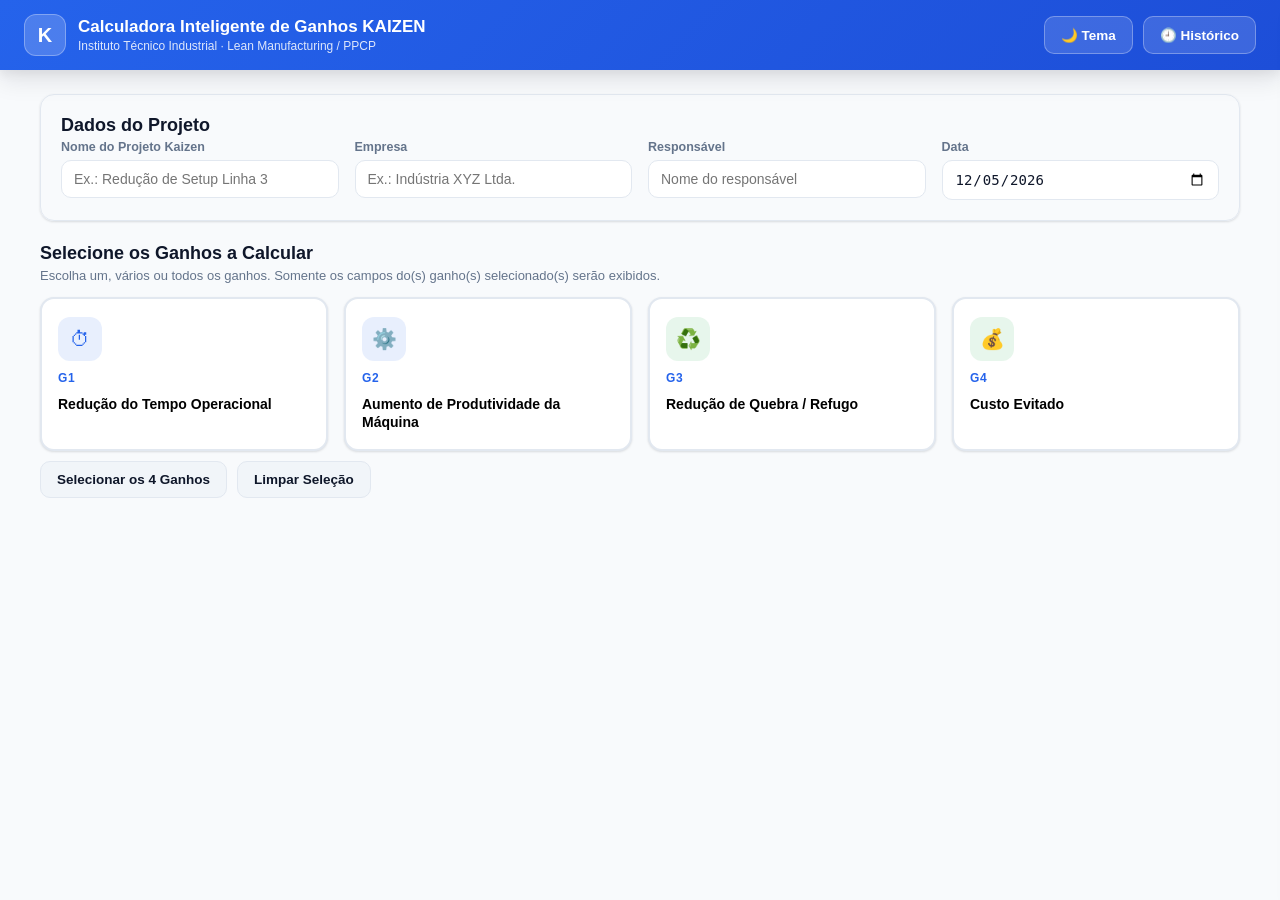
==== kaizen-calculator/index.html @ 35959107 "feat: add KAIZEN gains calculator web app Standalone calculator for G1-G4 Kaizen gains based on the " ====
<!DOCTYPE html>
<html lang="pt-BR">
<head>
<meta charset="UTF-8">
<meta name="viewport" content="width=device-width, initial-scale=1.0">
<title>Calculadora Inteligente de Ganhos KAIZEN</title>
<link rel="stylesheet" href="css/style.css">
</head>
<body>
<div class="app" id="app">

  <!-- HEADER -->
  <header class="topbar">
    <div class="topbar-brand">
      <span class="brand-mark">K</span>
      <div class="brand-text">
        <h1>Calculadora Inteligente de Ganhos KAIZEN</h1>
        <p>Instituto Técnico Industrial &middot; Lean Manufacturing / PPCP</p>
      </div>
    </div>
    <div class="topbar-actions">
      <button id="themeToggle" class="btn btn-ghost" title="Alternar tema claro/escuro">🌙 Tema</button>
      <button id="historyToggle" class="btn btn-ghost">🕘 Histórico</button>
    </div>
  </header>

  <main class="container">

    <!-- PROJECT INFO -->
    <section class="card panel">
      <h2 class="panel-title">Dados do Projeto</h2>
      <div class="grid grid-4">
        <div class="field">
          <label for="projName">Nome do Projeto Kaizen</label>
          <input type="text" id="projName" placeholder="Ex.: Redução de Setup Linha 3">
        </div>
        <div class="field">
          <label for="projCompany">Empresa</label>
          <input type="text" id="projCompany" placeholder="Ex.: Indústria XYZ Ltda.">
        </div>
        <div class="field">
          <label for="projResponsible">Responsável</label>
          <input type="text" id="projResponsible" placeholder="Nome do responsável">
        </div>
        <div class="field">
          <label for="projDate">Data</label>
          <input type="date" id="projDate">
        </div>
      </div>
    </section>

    <!-- GAIN SELECTOR CARDS -->
    <section class="panel">
      <h2 class="panel-title">Selecione os Ganhos a Calcular</h2>
      <p class="panel-sub">Escolha um, vários ou todos os ganhos. Somente os campos do(s) ganho(s) selecionado(s) serão exibidos.</p>
      <div class="grid grid-4 gain-cards" id="gainCards">
        <button class="gain-card" data-gain="g1" type="button">
          <span class="gain-icon" style="background:#2563EB1a;color:#2563EB">⏱</span>
          <span class="gain-code">G1</span>
          <span class="gain-name">Redução do Tempo Operacional</span>
        </button>
        <button class="gain-card" data-gain="g2" type="button">
          <span class="gain-icon" style="background:#2563EB1a;color:#2563EB">⚙️</span>
          <span class="gain-code">G2</span>
          <span class="gain-name">Aumento de Produtividade da Máquina</span>
        </button>
        <button class="gain-card" data-gain="g3" type="button">
          <span class="gain-icon" style="background:#16A34A1a;color:#16A34A">♻️</span>
          <span class="gain-code">G3</span>
          <span class="gain-name">Redução de Quebra / Refugo</span>
        </button>
        <button class="gain-card" data-gain="g4" type="button">
          <span class="gain-icon" style="background:#16A34A1a;color:#16A34A">💰</span>
          <span class="gain-code">G4</span>
          <span class="gain-name">Custo Evitado</span>
        </button>
      </div>
      <div class="gain-quick-actions">
        <button class="btn btn-secondary" id="selectAllGains">Selecionar os 4 Ganhos</button>
        <button class="btn btn-secondary" id="clearSelection">Limpar Seleção</button>
      </div>
    </section>

    <!-- FORMS -->
    <section id="formsWrap"></section>

    <!-- ACTION BAR -->
    <section class="actionbar" id="actionbar" style="display:none">
      <button class="btn btn-primary" id="calcBtn">Calcular Resultados</button>
      <button class="btn btn-outline" id="clearBtn">Limpar</button>
      <button class="btn btn-outline" id="saveBtn">💾 Salvar Projeto</button>
      <button class="btn btn-outline" id="exportPdfBtn">📄 Exportar PDF</button>
      <button class="btn btn-outline" id="exportXlsBtn">📊 Exportar Excel</button>
      <button class="btn btn-outline" id="printBtn">🖨️ Imprimir</button>
    </section>

    <!-- DASHBOARD -->
    <section id="dashboard" class="dashboard" style="display:none">

      <h2 class="panel-title">Painel Executivo de Resultados</h2>

      <div class="grid grid-4 kpi-row" id="kpiRow"></div>

      <div class="grid grid-3 total-row">
        <div class="card total-card">
          <span class="total-label">Ganho Anual Total do Projeto</span>
          <span class="total-value" id="totalAnual">R$ 0,00</span>
          <span class="total-sub">G1 + G2 + G3 + G4</span>
        </div>
        <div class="card total-card">
          <span class="total-label">Ganho Médio Mensal</span>
          <span class="total-value" id="totalMensal">R$ 0,00</span>
          <span class="total-sub">Ganho Anual Total ÷ 12</span>
        </div>
        <div class="card total-card" id="roiCard">
          <span class="total-label">ROI / Payback</span>
          <span class="total-value" id="roiValue">—</span>
          <span class="total-sub" id="paybackValue">Informe G4 para calcular</span>
        </div>
      </div>

      <div class="grid grid-2 charts-row">
        <div class="card chart-card">
          <h3>Participação por Ganho</h3>
          <canvas id="pieChart" height="260"></canvas>
        </div>
        <div class="card chart-card">
          <h3>Comparativo Anual entre Ganhos</h3>
          <canvas id="barChart" height="260"></canvas>
        </div>
      </div>

      <!-- EXECUTIVE REPORT -->
      <div class="card report" id="reportArea">
        <div class="report-header">
          <h2>Relatório Executivo Kaizen</h2>
          <div class="report-meta" id="reportMeta"></div>
        </div>

        <div class="report-section">
          <h3>Ganhos Selecionados</h3>
          <p id="reportGainsSelected"></p>
        </div>

        <div class="report-section" id="reportMemory"></div>

        <div class="report-section">
          <h3>Resultado Consolidado</h3>
          <table class="report-table" id="reportTotalsTable"></table>
        </div>

        <div class="report-section">
          <h3>Conclusão Executiva</h3>
          <p id="reportConclusion"></p>
        </div>
      </div>

    </section>

  </main>

  <!-- HISTORY PANEL -->
  <aside class="history-panel" id="historyPanel">
    <div class="history-header">
      <h3>Histórico de Projetos</h3>
      <button class="btn btn-ghost" id="closeHistory">✕</button>
    </div>
    <div id="historyList" class="history-list"></div>
  </aside>
  <div class="overlay" id="overlay"></div>

</div>

<script src="js/vendor/chart.umd.js"></script>
<script src="js/vendor/xlsx.full.min.js"></script>
<script src="js/vendor/jspdf.umd.min.js"></script>
<script src="js/vendor/html2canvas.min.js"></script>
<script src="js/app.js"></script>
</body>
</html>
---- kaizen-calculator/css/style.css ----
/* ============ KAIZEN Calculator — Design tokens ============ */
:root {
  --blue: #2563EB;
  --blue-dark: #1D4ED8;
  --green: #16A34A;
  --green-dark: #15803D;
  --white: #FFFFFF;
  --gray-50: #F8FAFC;
  --gray-100: #F1F5F9;
  --gray-200: #E2E8F0;
  --gray-300: #CBD5E1;
  --gray-500: #64748B;
  --gray-700: #334155;
  --gray-900: #0F172A;
  --red: #DC2626;

  --bg: var(--gray-50);
  --surface: var(--white);
  --surface-alt: var(--gray-100);
  --text: var(--gray-900);
  --text-muted: var(--gray-500);
  --border: var(--gray-200);
  --shadow: 0 1px 3px rgba(15,23,42,.08), 0 1px 2px rgba(15,23,42,.06);
  --shadow-lg: 0 10px 25px rgba(15,23,42,.10), 0 4px 10px rgba(15,23,42,.06);
  --radius: 14px;
}

:root[data-theme="dark"] {
  --bg: #0B1220;
  --surface: #131B2E;
  --surface-alt: #1B2740;
  --text: #E7ECF5;
  --text-muted: #93A1BD;
  --border: #263454;
  --shadow: 0 1px 3px rgba(0,0,0,.4);
  --shadow-lg: 0 10px 25px rgba(0,0,0,.45);
}

@media (prefers-color-scheme: dark) {
  :root:not([data-theme="light"]) {
    --bg: #0B1220;
    --surface: #131B2E;
    --surface-alt: #1B2740;
    --text: #E7ECF5;
    --text-muted: #93A1BD;
    --border: #263454;
    --shadow: 0 1px 3px rgba(0,0,0,.4);
    --shadow-lg: 0 10px 25px rgba(0,0,0,.45);
  }
}

* { box-sizing: border-box; }
html, body { margin:0; padding:0; }
body {
  font-family: -apple-system, BlinkMacSystemFont, "Segoe UI", Roboto, Helvetica, Arial, sans-serif;
  background: var(--bg);
  color: var(--text);
  transition: background .2s ease, color .2s ease;
}

.container { max-width: 1240px; margin: 0 auto; padding: 24px 20px 80px; display:flex; flex-direction:column; gap: 22px; }

/* ---------- Topbar ---------- */
.topbar {
  display:flex; align-items:center; justify-content:space-between;
  padding: 14px 24px; background: linear-gradient(135deg, var(--blue), var(--blue-dark));
  color: #fff; box-shadow: var(--shadow-lg); position: sticky; top:0; z-index: 20;
}
.topbar-brand { display:flex; align-items:center; gap:12px; }
.brand-mark {
  width:42px; height:42px; border-radius:12px; background: rgba(255,255,255,.18);
  display:flex; align-items:center; justify-content:center; font-weight:800; font-size:20px;
  border: 1px solid rgba(255,255,255,.3);
}
.brand-text h1 { font-size: 17px; margin:0; font-weight:700; }
.brand-text p { margin:2px 0 0; font-size:12px; opacity:.85; }
.topbar-actions { display:flex; gap:10px; }

/* ---------- Buttons ---------- */
.btn {
  border:none; border-radius:10px; padding:10px 16px; font-size:13.5px; font-weight:600;
  cursor:pointer; display:inline-flex; align-items:center; gap:6px; transition: all .15s ease;
  white-space:nowrap;
}
.btn:active { transform: translateY(1px); }
.btn-primary { background: var(--blue); color:#fff; }
.btn-primary:hover { background: var(--blue-dark); }
.btn-secondary { background: var(--surface-alt); color: var(--text); border:1px solid var(--border); }
.btn-secondary:hover { background: var(--gray-200); }
.btn-outline { background: var(--surface); color: var(--text); border:1px solid var(--border); }
.btn-outline:hover { border-color: var(--blue); color: var(--blue); }
.btn-ghost { background: rgba(255,255,255,.14); color:#fff; border:1px solid rgba(255,255,255,.3); }
.btn-ghost:hover { background: rgba(255,255,255,.24); }
.btn-danger { background:#fff; color: var(--red); border:1px solid var(--red); }
.btn:disabled { opacity:.45; cursor:not-allowed; }

/* ---------- Cards / Panels ---------- */
.card {
  background: var(--surface); border:1px solid var(--border); border-radius: var(--radius);
  box-shadow: var(--shadow); padding: 20px;
}
.panel { background: transparent; }
.panel-title { font-size: 18px; font-weight:700; margin: 0 0 4px; }
.panel-sub { color: var(--text-muted); font-size: 13px; margin:0 0 14px; }

.grid { display:grid; gap: 16px; }
.grid-2 { grid-template-columns: repeat(2, 1fr); }
.grid-3 { grid-template-columns: repeat(3, 1fr); }
.grid-4 { grid-template-columns: repeat(4, 1fr); }
@media (max-width: 980px) { .grid-4 { grid-template-columns: repeat(2,1fr); } .grid-3 { grid-template-columns: repeat(2,1fr);} }
@media (max-width: 620px) { .grid-4, .grid-3, .grid-2 { grid-template-columns: 1fr; } }

.field { display:flex; flex-direction:column; gap:6px; }
.field label { font-size:12.5px; font-weight:600; color: var(--text-muted); }
.field input, .field select {
  border:1px solid var(--border); border-radius:10px; padding:10px 12px; font-size:14px;
  background: var(--surface); color: var(--text); outline:none; transition: border-color .15s;
}
.field input:focus { border-color: var(--blue); box-shadow: 0 0 0 3px rgba(37,99,235,.15); }
.field input.invalid { border-color: var(--red); }
.field .hint { font-size:11px; color: var(--text-muted); }
.field .error-msg { font-size:11.5px; color: var(--red); display:none; }
.field.has-error .error-msg { display:block; }

/* ---------- Gain selector cards ---------- */
.gain-cards { margin-bottom: 10px; }
.gain-card {
  background: var(--surface); border:2px solid var(--border); border-radius: var(--radius);
  padding: 18px 16px; display:flex; flex-direction:column; align-items:flex-start; gap:10px;
  cursor:pointer; text-align:left; box-shadow: var(--shadow); transition: all .15s ease;
}
.gain-card:hover { border-color: var(--blue); transform: translateY(-2px); }
.gain-card.selected { border-color: var(--blue); background: linear-gradient(180deg, rgba(37,99,235,.07), transparent); box-shadow: var(--shadow-lg); }
.gain-icon { width:44px; height:44px; border-radius:12px; display:flex; align-items:center; justify-content:center; font-size:20px; }
.gain-code { font-size:12px; font-weight:800; letter-spacing:.06em; color: var(--blue); }
.gain-name { font-size:14px; font-weight:600; line-height:1.3; }
.gain-quick-actions { display:flex; gap:10px; margin-top: 8px; }

/* ---------- Forms per gain ---------- */
.gain-form { margin-top: 18px; border-left: 4px solid var(--blue); }
.gain-form.g3 { border-left-color: var(--green); }
.gain-form.g4 { border-left-color: var(--green); }
.gain-form-header { display:flex; align-items:center; gap:10px; margin-bottom:16px; }
.gain-form-header .gain-icon { width:36px; height:36px; font-size:17px; }
.gain-form-header h3 { margin:0; font-size:16px; }
.gain-form-header p { margin:2px 0 0; font-size:12.5px; color:var(--text-muted); }
.gain-results { margin-top:16px; padding-top:16px; border-top:1px dashed var(--border); display:none; }
.gain-results.show { display:grid; }
.gain-results .mini-stat { background: var(--surface-alt); border-radius:10px; padding:10px 12px; }
.mini-stat .k { font-size:11px; color:var(--text-muted); display:block; }
.mini-stat .v { font-size:15px; font-weight:700; }

/* ---------- Action bar ---------- */
.actionbar {
  display:flex; flex-wrap:wrap; gap:10px; z-index: 15;
  background: var(--surface); border:1px solid var(--border); border-radius: var(--radius);
  padding: 14px; box-shadow: var(--shadow);
}

/* ---------- Dashboard ---------- */
.dashboard { display:flex; flex-direction:column; gap:18px; }
.kpi-row .card { display:flex; flex-direction:column; gap:6px; border-top: 4px solid var(--blue); }
.kpi-row .card.g3, .kpi-row .card.g4 { border-top-color: var(--green); }
.kpi-label { font-size:12px; color:var(--text-muted); font-weight:600; display:flex; align-items:center; gap:6px; }
.kpi-value { font-size:22px; font-weight:800; }
.kpi-sub { font-size:11.5px; color:var(--text-muted); }
.kpi-bar { height:6px; border-radius:4px; background:var(--surface-alt); overflow:hidden; margin-top:4px;}
.kpi-bar > span { display:block; height:100%; background: var(--blue); }

.total-row .total-card { align-items:flex-start; display:flex; flex-direction:column; gap:6px; background: linear-gradient(135deg, var(--surface), var(--surface-alt)); }
.total-label { font-size:12.5px; color:var(--text-muted); font-weight:600; }
.total-value { font-size:26px; font-weight:800; color: var(--blue); }
.total-sub { font-size:11.5px; color:var(--text-muted); }

.charts-row .chart-card h3 { margin:0 0 12px; font-size:14.5px; }

/* ---------- Report ---------- */
.report { line-height:1.55; }
.report-header { display:flex; justify-content:space-between; align-items:flex-start; border-bottom:2px solid var(--blue); padding-bottom:14px; margin-bottom:16px; flex-wrap:wrap; gap:10px;}
.report-header h2 { margin:0; font-size:20px; }
.report-meta { font-size:12.5px; color:var(--text-muted); text-align:right; }
.report-section { margin-bottom: 18px; }
.report-section h3 { font-size:14.5px; margin:0 0 8px; color: var(--blue); }
.report-table { width:100%; border-collapse: collapse; font-size:13.5px; }
.report-table th, .report-table td { text-align:left; padding:8px 10px; border-bottom:1px solid var(--border); }
.report-table th { color:var(--text-muted); font-weight:600; font-size:12px; }
.memory-block { background: var(--surface-alt); border-radius:10px; padding:12px 14px; margin-bottom:10px; }
.memory-block h4 { margin:0 0 6px; font-size:13.5px; }
.memory-block ol { margin:0; padding-left:18px; font-size:13px; color: var(--text-muted); }
.memory-block ol li { margin-bottom:3px; }
.memory-block .result-line { margin-top:8px; font-weight:700; color: var(--text); }

/* ---------- History panel ---------- */
.history-panel {
  position: fixed; top:0; right:-380px; width: 360px; height:100vh; background: var(--surface);
  border-left:1px solid var(--border); box-shadow: var(--shadow-lg); z-index:50; transition: right .25s ease;
  display:flex; flex-direction:column;
}
.history-panel.open { right:0; }
.history-header { display:flex; justify-content:space-between; align-items:center; padding:16px 18px; border-bottom:1px solid var(--border); }
.history-header h3 { margin:0; font-size:16px; }
.history-list { padding:14px 18px; overflow-y:auto; display:flex; flex-direction:column; gap:10px; }
.history-item { border:1px solid var(--border); border-radius:10px; padding:12px; }
.history-item .hi-name { font-weight:700; font-size:14px; }
.history-item .hi-meta { font-size:11.5px; color:var(--text-muted); margin:3px 0 8px; }
.history-item .hi-actions { display:flex; gap:8px; }
.history-item .hi-actions .btn { padding:6px 10px; font-size:12px; }
.history-empty { color:var(--text-muted); font-size:13px; text-align:center; padding: 30px 0; }

.overlay { position:fixed; inset:0; background:rgba(15,23,42,.35); z-index:40; display:none; }
.overlay.show { display:block; }

/* ---------- Utility ---------- */
.badge { display:inline-block; padding:2px 8px; border-radius:999px; font-size:11px; font-weight:700; }
.badge-blue { background:#DBEAFE; color:#1E40AF; }
.badge-green { background:#DCFCE7; color:#166534; }

:root[data-theme="dark"] .badge-blue { background:#1E3A8A55; color:#93C5FD; }
:root[data-theme="dark"] .badge-green { background:#14532D55; color:#86EFAC; }

/* ---------- Print ---------- */
@media print {
  .topbar, .actionbar, #formsWrap, .panel:has(.gain-cards), .history-panel, .overlay, .charts-row, .kpi-row, .total-row { display:none !important; }
  body { background:#fff; color:#000; }
  .container { padding:0; max-width:100%; }
  .report { box-shadow:none; border:none; }
  #dashboard { display:block !important; }
}
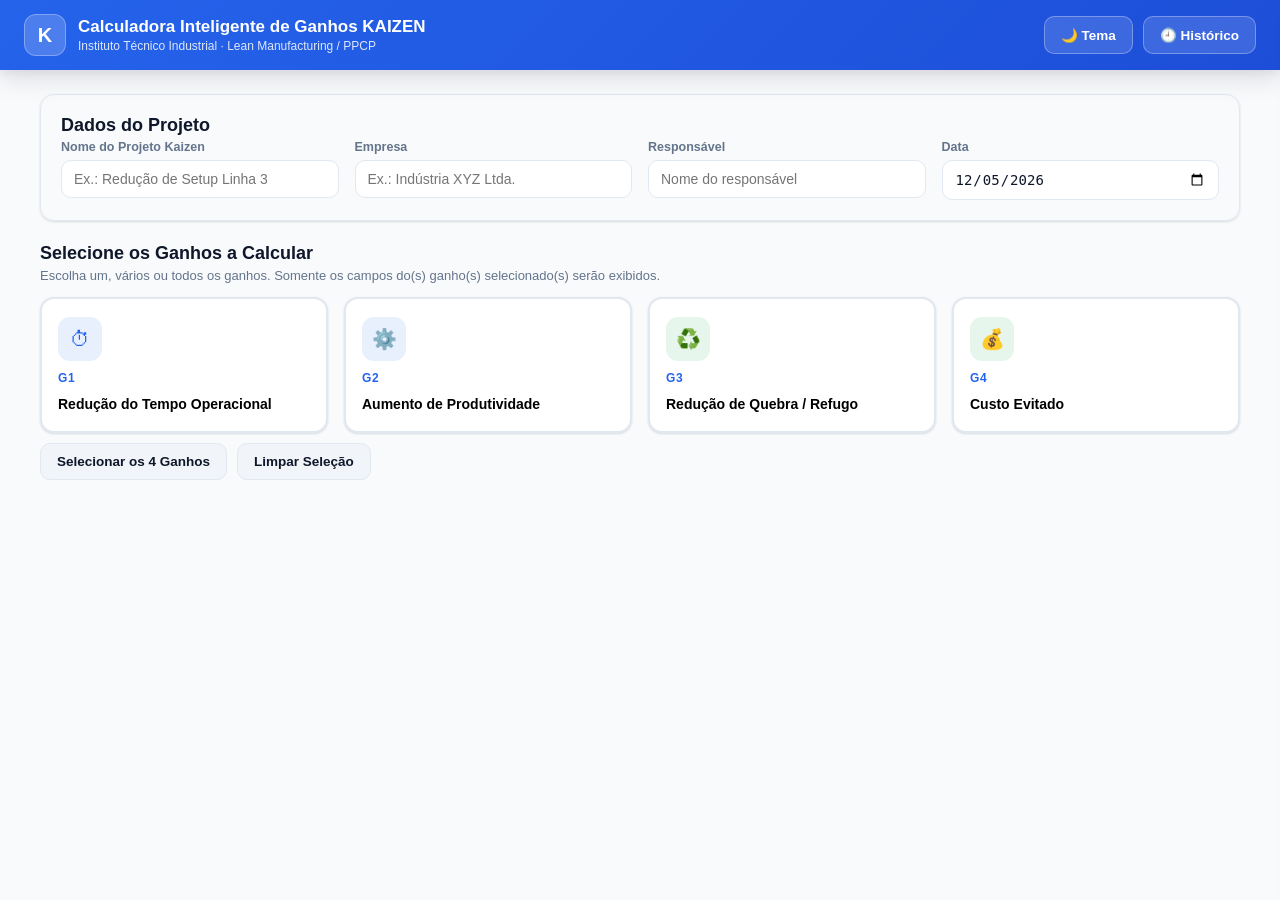
==== commit 3fe1be02: "feat: rework G1 frequency fields and add G2 cost type selector G1: replace the single "frequencia me" ====
--- a/kaizen-calculator/index.html
+++ b/kaizen-calculator/index.html
@@ -62,7 +62,7 @@
         <button class="gain-card" data-gain="g2" type="button">
           <span class="gain-icon" style="background:#2563EB1a;color:#2563EB">⚙️</span>
           <span class="gain-code">G2</span>
-          <span class="gain-name">Aumento de Produtividade da Máquina</span>
+          <span class="gain-name">Aumento de Produtividade</span>
         </button>
         <button class="gain-card" data-gain="g3" type="button">
           <span class="gain-icon" style="background:#16A34A1a;color:#16A34A">♻️</span>
--- a/kaizen-calculator/css/style.css
+++ b/kaizen-calculator/css/style.css
@@ -122,6 +122,16 @@
 .field .error-msg { font-size:11.5px; color: var(--red); display:none; }
 .field.has-error .error-msg { display:block; }
 
+.field-radio { gap:10px; }
+.radio-group { display:flex; flex-wrap:wrap; gap:10px; }
+.radio-option {
+  display:flex; align-items:center; gap:9px; border:1.5px solid var(--border); border-radius:10px;
+  padding:11px 16px; cursor:pointer; font-size:13.5px; background: var(--surface-alt); transition: all .15s ease;
+}
+.radio-option:hover { border-color: var(--blue); }
+.radio-option:has(input:checked) { border-color: var(--blue); background: rgba(37,99,235,.08); font-weight:600; }
+.radio-option input[type="radio"] { accent-color: var(--blue); width:16px; height:16px; flex-shrink:0; }
+
 /* ---------- Gain selector cards ---------- */
 .gain-cards { margin-bottom: 10px; }
 .gain-card {
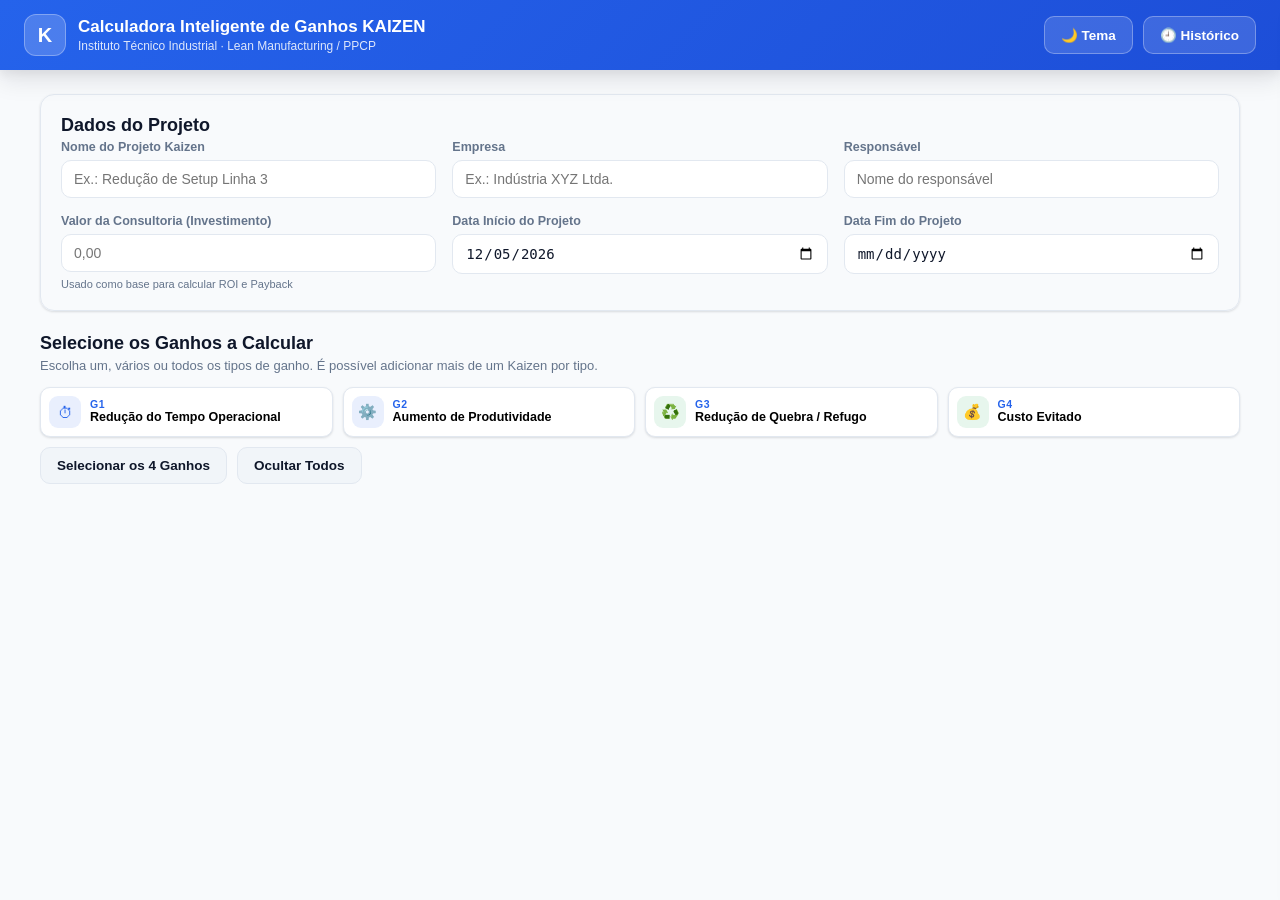
==== commit 75d1fd8c: "feat: multi-Kaizen instances per gain type, consulting-based payback, PDF charts Dados do Projeto: a" ====
--- a/kaizen-calculator/index.html
+++ b/kaizen-calculator/index.html
@@ -29,7 +29,7 @@
     <!-- PROJECT INFO -->
     <section class="card panel">
       <h2 class="panel-title">Dados do Projeto</h2>
-      <div class="grid grid-4">
+      <div class="grid grid-3">
         <div class="field">
           <label for="projName">Nome do Projeto Kaizen</label>
           <input type="text" id="projName" placeholder="Ex.: Redução de Setup Linha 3">
@@ -43,8 +43,17 @@
           <input type="text" id="projResponsible" placeholder="Nome do responsável">
         </div>
         <div class="field">
-          <label for="projDate">Data</label>
+          <label for="projConsulting">Valor da Consultoria (Investimento)</label>
+          <input type="text" inputmode="decimal" id="projConsulting" placeholder="0,00">
+          <span class="hint">Usado como base para calcular ROI e Payback</span>
+        </div>
+        <div class="field">
+          <label for="projDate">Data Início do Projeto</label>
           <input type="date" id="projDate">
+        </div>
+        <div class="field">
+          <label for="projEndDate">Data Fim do Projeto</label>
+          <input type="date" id="projEndDate">
         </div>
       </div>
     </section>
@@ -52,32 +61,44 @@
     <!-- GAIN SELECTOR CARDS -->
     <section class="panel">
       <h2 class="panel-title">Selecione os Ganhos a Calcular</h2>
-      <p class="panel-sub">Escolha um, vários ou todos os ganhos. Somente os campos do(s) ganho(s) selecionado(s) serão exibidos.</p>
-      <div class="grid grid-4 gain-cards" id="gainCards">
+      <p class="panel-sub">Escolha um, vários ou todos os tipos de ganho. É possível adicionar mais de um Kaizen por tipo.</p>
+      <div class="gain-cards" id="gainCards">
         <button class="gain-card" data-gain="g1" type="button">
           <span class="gain-icon" style="background:#2563EB1a;color:#2563EB">⏱</span>
-          <span class="gain-code">G1</span>
-          <span class="gain-name">Redução do Tempo Operacional</span>
+          <span class="gain-card-text">
+            <span class="gain-code">G1</span>
+            <span class="gain-name">Redução do Tempo Operacional</span>
+          </span>
+          <span class="gain-count-badge" data-count-for="g1"></span>
         </button>
         <button class="gain-card" data-gain="g2" type="button">
           <span class="gain-icon" style="background:#2563EB1a;color:#2563EB">⚙️</span>
-          <span class="gain-code">G2</span>
-          <span class="gain-name">Aumento de Produtividade</span>
+          <span class="gain-card-text">
+            <span class="gain-code">G2</span>
+            <span class="gain-name">Aumento de Produtividade</span>
+          </span>
+          <span class="gain-count-badge" data-count-for="g2"></span>
         </button>
         <button class="gain-card" data-gain="g3" type="button">
           <span class="gain-icon" style="background:#16A34A1a;color:#16A34A">♻️</span>
-          <span class="gain-code">G3</span>
-          <span class="gain-name">Redução de Quebra / Refugo</span>
+          <span class="gain-card-text">
+            <span class="gain-code">G3</span>
+            <span class="gain-name">Redução de Quebra / Refugo</span>
+          </span>
+          <span class="gain-count-badge" data-count-for="g3"></span>
         </button>
         <button class="gain-card" data-gain="g4" type="button">
           <span class="gain-icon" style="background:#16A34A1a;color:#16A34A">💰</span>
-          <span class="gain-code">G4</span>
-          <span class="gain-name">Custo Evitado</span>
+          <span class="gain-card-text">
+            <span class="gain-code">G4</span>
+            <span class="gain-name">Custo Evitado</span>
+          </span>
+          <span class="gain-count-badge" data-count-for="g4"></span>
         </button>
       </div>
       <div class="gain-quick-actions">
         <button class="btn btn-secondary" id="selectAllGains">Selecionar os 4 Ganhos</button>
-        <button class="btn btn-secondary" id="clearSelection">Limpar Seleção</button>
+        <button class="btn btn-secondary" id="clearSelection">Ocultar Todos</button>
       </div>
     </section>
 
@@ -115,7 +136,7 @@
         <div class="card total-card" id="roiCard">
           <span class="total-label">ROI / Payback</span>
           <span class="total-value" id="roiValue">—</span>
-          <span class="total-sub" id="paybackValue">Informe G4 para calcular</span>
+          <span class="total-sub" id="paybackValue">Informe o Valor da Consultoria para calcular</span>
         </div>
       </div>
 
@@ -142,11 +163,25 @@
           <p id="reportGainsSelected"></p>
         </div>
 
+        <div class="report-section">
+          <h3>Gráficos</h3>
+          <div class="report-charts-grid">
+            <div class="report-chart-box">
+              <h4>Participação por Ganho</h4>
+              <canvas id="reportPieChart" width="480" height="260"></canvas>
+            </div>
+            <div class="report-chart-box">
+              <h4>Comparativo Anual entre Ganhos</h4>
+              <canvas id="reportBarChart" width="480" height="260"></canvas>
+            </div>
+          </div>
+        </div>
+
         <div class="report-section" id="reportMemory"></div>
 
         <div class="report-section">
           <h3>Resultado Consolidado</h3>
-          <table class="report-table" id="reportTotalsTable"></table>
+          <div class="table-scroll"><table class="report-table" id="reportTotalsTable"></table></div>
         </div>
 
         <div class="report-section">
--- a/kaizen-calculator/css/style.css
+++ b/kaizen-calculator/css/style.css
@@ -132,28 +132,44 @@
 .radio-option:has(input:checked) { border-color: var(--blue); background: rgba(37,99,235,.08); font-weight:600; }
 .radio-option input[type="radio"] { accent-color: var(--blue); width:16px; height:16px; flex-shrink:0; }
 
-/* ---------- Gain selector cards ---------- */
-.gain-cards { margin-bottom: 10px; }
+/* ---------- Gain selector cards (compact) ---------- */
+.gain-cards { margin-bottom: 10px; display:flex; flex-wrap:wrap; gap:10px; }
 .gain-card {
-  background: var(--surface); border:2px solid var(--border); border-radius: var(--radius);
-  padding: 18px 16px; display:flex; flex-direction:column; align-items:flex-start; gap:10px;
+  position: relative; background: var(--surface); border:1.5px solid var(--border); border-radius: 10px;
+  padding: 8px 14px 8px 8px; display:flex; flex-direction:row; align-items:center; gap:9px;
   cursor:pointer; text-align:left; box-shadow: var(--shadow); transition: all .15s ease;
-}
-.gain-card:hover { border-color: var(--blue); transform: translateY(-2px); }
+  flex: 1 1 220px; min-width: 200px;
+}
+.gain-card:hover { border-color: var(--blue); }
 .gain-card.selected { border-color: var(--blue); background: linear-gradient(180deg, rgba(37,99,235,.07), transparent); box-shadow: var(--shadow-lg); }
-.gain-icon { width:44px; height:44px; border-radius:12px; display:flex; align-items:center; justify-content:center; font-size:20px; }
-.gain-code { font-size:12px; font-weight:800; letter-spacing:.06em; color: var(--blue); }
-.gain-name { font-size:14px; font-weight:600; line-height:1.3; }
+.gain-icon { width:32px; height:32px; border-radius:9px; display:flex; align-items:center; justify-content:center; font-size:15px; flex-shrink:0; }
+.gain-card-text { display:flex; flex-direction:column; gap:0; min-width:0; }
+.gain-code { font-size:10.5px; font-weight:800; letter-spacing:.06em; color: var(--blue); }
+.gain-name { font-size:12.5px; font-weight:600; line-height:1.25; white-space:nowrap; overflow:hidden; text-overflow:ellipsis; }
+.gain-count-badge {
+  margin-left:auto; min-width:20px; height:20px; padding:0 6px; border-radius:999px; background: var(--blue);
+  color:#fff; font-size:11px; font-weight:700; display:none; align-items:center; justify-content:center; flex-shrink:0;
+}
+.gain-count-badge:not(:empty) { display:flex; }
 .gain-quick-actions { display:flex; gap:10px; margin-top: 8px; }
 
-/* ---------- Forms per gain ---------- */
-.gain-form { margin-top: 18px; border-left: 4px solid var(--blue); }
-.gain-form.g3 { border-left-color: var(--green); }
-.gain-form.g4 { border-left-color: var(--green); }
-.gain-form-header { display:flex; align-items:center; gap:10px; margin-bottom:16px; }
-.gain-form-header .gain-icon { width:36px; height:36px; font-size:17px; }
-.gain-form-header h3 { margin:0; font-size:16px; }
-.gain-form-header p { margin:2px 0 0; font-size:12.5px; color:var(--text-muted); }
+/* ---------- Forms: one section per gain type, N instances each ---------- */
+.gain-type-section { margin-top: 18px; }
+.gain-type-header { display:flex; align-items:center; gap:10px; margin-bottom:14px; flex-wrap:wrap; }
+.gain-type-header .gain-icon { width:36px; height:36px; font-size:17px; }
+.gain-type-header h3 { margin:0; font-size:16px; }
+.gain-type-header p { margin:2px 0 0; font-size:12.5px; color:var(--text-muted); }
+.gain-type-header .add-instance-btn { margin-left:auto; }
+
+.gain-instances { display:flex; flex-direction:column; gap:14px; }
+.instance-card { background: var(--surface); border:1px solid var(--border); border-radius: var(--radius); box-shadow: var(--shadow); padding:18px; border-left: 4px solid var(--blue); }
+.instance-card.g3, .instance-card.g4 { border-left-color: var(--green); }
+.instance-header { display:flex; align-items:flex-end; gap:12px; margin-bottom:14px; flex-wrap:wrap; }
+.instance-header .instance-number { font-size:12px; font-weight:700; color:var(--text-muted); padding-bottom:11px; white-space:nowrap; }
+.instance-header .field { flex:1 1 220px; }
+.remove-instance-btn { background:none; border:1px solid var(--border); color:var(--red); border-radius:8px; width:38px; height:38px; cursor:pointer; font-size:14px; flex-shrink:0; }
+.remove-instance-btn:hover { background: var(--red); color:#fff; border-color:var(--red); }
+
 .gain-results { margin-top:16px; padding-top:16px; border-top:1px dashed var(--border); display:none; }
 .gain-results.show { display:grid; }
 .gain-results .mini-stat { background: var(--surface-alt); border-radius:10px; padding:10px 12px; }
@@ -174,6 +190,7 @@
 .kpi-label { font-size:12px; color:var(--text-muted); font-weight:600; display:flex; align-items:center; gap:6px; }
 .kpi-value { font-size:22px; font-weight:800; }
 .kpi-sub { font-size:11.5px; color:var(--text-muted); }
+.kpi-count { font-weight:700; color: var(--text); }
 .kpi-bar { height:6px; border-radius:4px; background:var(--surface-alt); overflow:hidden; margin-top:4px;}
 .kpi-bar > span { display:block; height:100%; background: var(--blue); }
 
@@ -191,14 +208,22 @@
 .report-meta { font-size:12.5px; color:var(--text-muted); text-align:right; }
 .report-section { margin-bottom: 18px; }
 .report-section h3 { font-size:14.5px; margin:0 0 8px; color: var(--blue); }
+.table-scroll { overflow-x:auto; }
 .report-table { width:100%; border-collapse: collapse; font-size:13.5px; }
-.report-table th, .report-table td { text-align:left; padding:8px 10px; border-bottom:1px solid var(--border); }
+.report-table th, .report-table td { text-align:left; padding:8px 10px; border-bottom:1px solid var(--border); white-space:nowrap; }
 .report-table th { color:var(--text-muted); font-weight:600; font-size:12px; }
+.report-table tr.subtotal-row td { font-weight:700; background: var(--surface-alt); }
 .memory-block { background: var(--surface-alt); border-radius:10px; padding:12px 14px; margin-bottom:10px; }
 .memory-block h4 { margin:0 0 6px; font-size:13.5px; }
 .memory-block ol { margin:0; padding-left:18px; font-size:13px; color: var(--text-muted); }
 .memory-block ol li { margin-bottom:3px; }
 .memory-block .result-line { margin-top:8px; font-weight:700; color: var(--text); }
+
+.report-charts-grid { display:grid; grid-template-columns: 1fr 1fr; gap:16px; }
+@media (max-width: 620px) { .report-charts-grid { grid-template-columns: 1fr; } }
+.report-chart-box { background:#fff; border:1px solid var(--border); border-radius:10px; padding:12px; }
+.report-chart-box h4 { margin:0 0 8px; font-size:12.5px; color:#334155; }
+.report-chart-box canvas { max-width:100%; height:auto !important; }
 
 /* ---------- History panel ---------- */
 .history-panel {
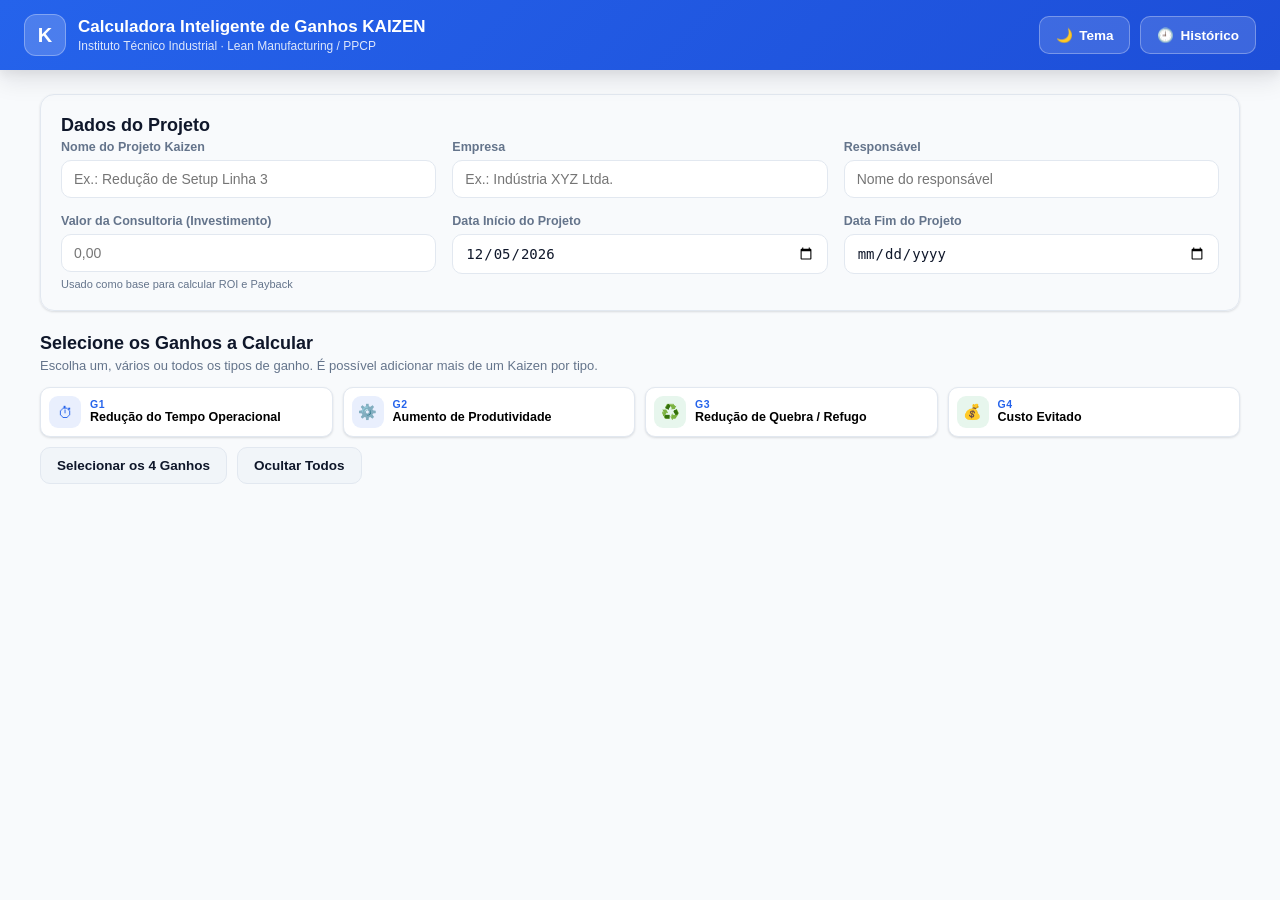
==== commit 646fcb92: "fix: mobile layout — topbar overflow, invisible close button, button wrapping Audited the app at 320" ====
--- a/kaizen-calculator/index.html
+++ b/kaizen-calculator/index.html
@@ -19,8 +19,8 @@
       </div>
     </div>
     <div class="topbar-actions">
-      <button id="themeToggle" class="btn btn-ghost" title="Alternar tema claro/escuro">🌙 Tema</button>
-      <button id="historyToggle" class="btn btn-ghost">🕘 Histórico</button>
+      <button id="themeToggle" class="btn btn-ghost" title="Alternar tema claro/escuro"><span class="btn-icon">🌙</span><span class="btn-label">Tema</span></button>
+      <button id="historyToggle" class="btn btn-ghost" title="Histórico de projetos"><span class="btn-icon">🕘</span><span class="btn-label">Histórico</span></button>
     </div>
   </header>
 
@@ -198,7 +198,7 @@
   <aside class="history-panel" id="historyPanel">
     <div class="history-header">
       <h3>Histórico de Projetos</h3>
-      <button class="btn btn-ghost" id="closeHistory">✕</button>
+      <button class="btn btn-outline" id="closeHistory">✕</button>
     </div>
     <div id="historyList" class="history-list"></div>
   </aside>
--- a/kaizen-calculator/css/style.css
+++ b/kaizen-calculator/css/style.css
@@ -62,19 +62,29 @@
 
 /* ---------- Topbar ---------- */
 .topbar {
-  display:flex; align-items:center; justify-content:space-between;
+  display:flex; align-items:center; justify-content:space-between; flex-wrap:wrap; gap:10px;
   padding: 14px 24px; background: linear-gradient(135deg, var(--blue), var(--blue-dark));
   color: #fff; box-shadow: var(--shadow-lg); position: sticky; top:0; z-index: 20;
 }
-.topbar-brand { display:flex; align-items:center; gap:12px; }
+.topbar-brand { display:flex; align-items:center; gap:12px; min-width:0; flex:1 1 220px; }
 .brand-mark {
   width:42px; height:42px; border-radius:12px; background: rgba(255,255,255,.18);
   display:flex; align-items:center; justify-content:center; font-weight:800; font-size:20px;
-  border: 1px solid rgba(255,255,255,.3);
-}
+  border: 1px solid rgba(255,255,255,.3); flex-shrink:0;
+}
+.brand-text { min-width:0; }
 .brand-text h1 { font-size: 17px; margin:0; font-weight:700; }
 .brand-text p { margin:2px 0 0; font-size:12px; opacity:.85; }
-.topbar-actions { display:flex; gap:10px; }
+.topbar-actions { display:flex; gap:10px; flex-shrink:0; }
+
+@media (max-width: 560px) {
+  .topbar { padding: 12px 16px; }
+  .brand-text p { display:none; }
+  .brand-text h1 { font-size: 14.5px; }
+  .brand-mark { width:34px; height:34px; font-size:16px; }
+  .topbar-actions .btn { padding: 9px 10px; }
+  .topbar-actions .btn-label { display:none; }
+}
 
 /* ---------- Buttons ---------- */
 .btn {
@@ -151,7 +161,7 @@
   color:#fff; font-size:11px; font-weight:700; display:none; align-items:center; justify-content:center; flex-shrink:0;
 }
 .gain-count-badge:not(:empty) { display:flex; }
-.gain-quick-actions { display:flex; gap:10px; margin-top: 8px; }
+.gain-quick-actions { display:flex; flex-wrap:wrap; gap:10px; margin-top: 8px; }
 
 /* ---------- Forms: one section per gain type, N instances each ---------- */
 .gain-type-section { margin-top: 18px; }
@@ -227,7 +237,7 @@
 
 /* ---------- History panel ---------- */
 .history-panel {
-  position: fixed; top:0; right:-380px; width: 360px; height:100vh; background: var(--surface);
+  position: fixed; top:0; right:-100%; width: min(360px, 100vw); height:100vh; height:100dvh; background: var(--surface);
   border-left:1px solid var(--border); box-shadow: var(--shadow-lg); z-index:50; transition: right .25s ease;
   display:flex; flex-direction:column;
 }
